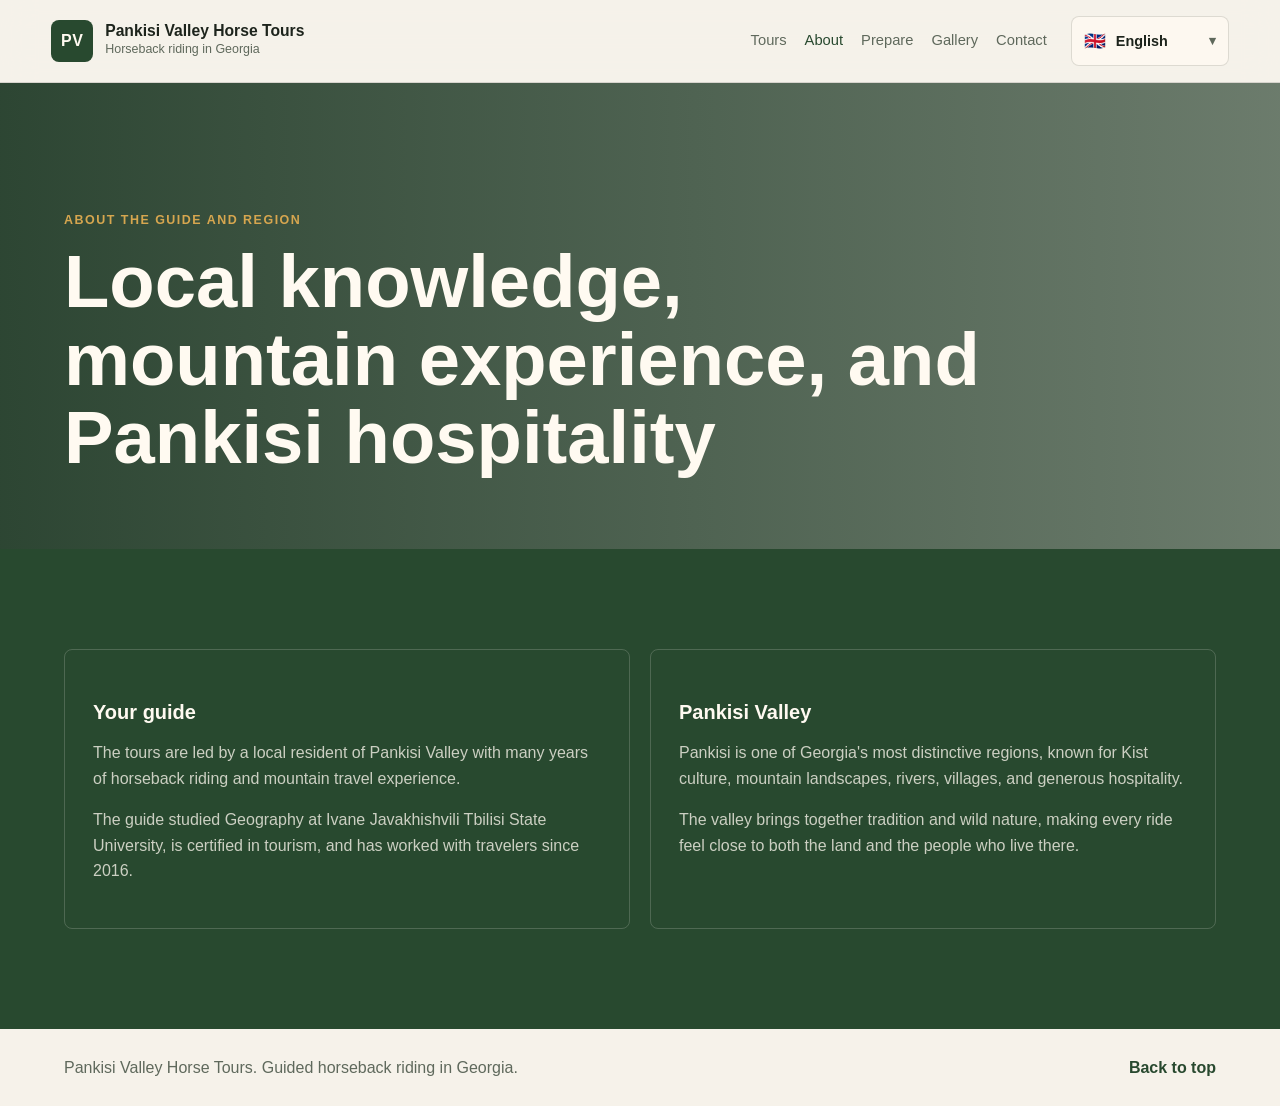
==== about.html @ 944cfe6f "Add language dropdown and separate pages" ====
<!doctype html>
<html lang="en">
  <head>
    <meta charset="utf-8" />
    <meta name="viewport" content="width=device-width, initial-scale=1" />
    <title>About - Pankisi Valley Horse Tours</title>
    <meta name="description" content="About the local guide and Pankisi Valley horse riding region." />
    <link rel="stylesheet" href="styles.css" />
  </head>
  <body>
    <header class="site-header">
      <a class="brand" href="index.html" aria-label="Pankisi Valley Horse Tours">
        <span class="brand-mark">PV</span>
        <span><strong data-i18n="brand">Pankisi Valley Horse Tours</strong><small data-i18n="brandSub">Horseback riding in Georgia</small></span>
      </a>
      <nav class="nav" aria-label="Main navigation">
        <a href="tours.html" data-i18n="navTours">Tours</a>
        <a class="is-current" href="about.html" data-i18n="navAbout">About</a>
        <a href="prepare.html" data-i18n="navPrepare">Prepare</a>
        <a href="gallery.html" data-i18n="navGallery">Gallery</a>
        <a href="contact.html" data-i18n="navContact">Contact</a>
      </nav>
      <div class="language-switcher" aria-label="Language selector">
        <button type="button" class="language-toggle" id="languageToggle" aria-expanded="false" aria-controls="languageMenu"><span class="language-current-flag" id="languageFlag">🇬🇧</span><span class="language-current-name" id="languageLabel">English</span><span class="language-chevron" aria-hidden="true">▾</span></button>
        <div class="language-menu" id="languageMenu" role="menu">
          <button type="button" class="lang-btn is-active" data-lang="en" role="menuitem"><span>🇬🇧</span><span>English</span></button>
          <button type="button" class="lang-btn" data-lang="de" role="menuitem"><span>🇩🇪</span><span>Deutsch</span></button>
          <button type="button" class="lang-btn" data-lang="ka" role="menuitem"><span>🇬🇪</span><span>ქართული</span></button>
          <button type="button" class="lang-btn" data-lang="ru" role="menuitem"><span>🇷🇺</span><span>Русский</span></button>
          <button type="button" class="lang-btn" data-lang="ar" role="menuitem"><span>🇸🇦</span><span>العربية</span></button>
        </div>
      </div>
    </header>

    <main id="top" class="page-main">
      <section class="page-hero">
        <p class="section-kicker" data-i18n="aboutKicker">About the Guide and Region</p>
        <h1 data-i18n="aboutTitle">Local knowledge, mountain experience, and Pankisi hospitality</h1>
      </section>
      <section class="section muted about-page">
        <div class="about-grid">
          <div>
            <h3 data-i18n="guideTitle">Your guide</h3>
            <p data-i18n="guideTextOne">The tours are led by a local resident of Pankisi Valley with many years of horseback riding and mountain travel experience.</p>
            <p data-i18n="guideTextTwo">The guide studied Geography at Ivane Javakhishvili Tbilisi State University, is certified in tourism, and has worked with travelers since 2016.</p>
          </div>
          <div>
            <h3 data-i18n="regionTitle">Pankisi Valley</h3>
            <p data-i18n="regionTextOne">Pankisi is one of Georgia's most distinctive regions, known for Kist culture, mountain landscapes, rivers, villages, and generous hospitality.</p>
            <p data-i18n="regionTextTwo">The valley brings together tradition and wild nature, making every ride feel close to both the land and the people who live there.</p>
          </div>
        </div>
      </section>
    </main>

    <footer class="site-footer">
      <p data-i18n="footerText">Pankisi Valley Horse Tours. Guided horseback riding in Georgia.</p>
      <a href="#top" data-i18n="backTop">Back to top</a>
    </footer>
    <script src="script.js"></script>
  </body>
</html>
---- styles.css ----
:root {
  --bg: #f6f2ea;
  --paper: #fffaf1;
  --ink: #1d241c;
  --muted: #5f695c;
  --line: rgba(29, 36, 28, 0.14);
  --forest: #28492f;
  --forest-2: #17331f;
  --moss: #72864a;
  --gold: #d6a64f;
  --shadow: 0 24px 60px rgba(23, 51, 31, 0.16);
}

* {
  box-sizing: border-box;
}

html {
  scroll-behavior: smooth;
}

body {
  margin: 0;
  background: var(--bg);
  color: var(--ink);
  font-family: Arial, Helvetica, sans-serif;
  line-height: 1.6;
}

body.is-rtl {
  direction: rtl;
}

a {
  color: inherit;
}

img {
  display: block;
  width: 100%;
}

.site-header {
  position: sticky;
  top: 0;
  z-index: 20;
  display: grid;
  grid-template-columns: minmax(220px, 1fr) auto auto;
  gap: 24px;
  align-items: center;
  padding: 16px clamp(18px, 4vw, 56px);
  background: rgba(246, 242, 234, 0.9);
  border-bottom: 1px solid var(--line);
  backdrop-filter: blur(16px);
}

.brand {
  display: inline-flex;
  align-items: center;
  gap: 12px;
  text-decoration: none;
}

.brand-mark {
  display: grid;
  width: 42px;
  height: 42px;
  place-items: center;
  border-radius: 8px;
  background: var(--forest);
  color: var(--paper);
  font-weight: 800;
  letter-spacing: 0.04em;
}

.brand strong,
.brand small {
  display: block;
}

.brand strong {
  font-size: 0.98rem;
  line-height: 1.2;
}

.brand small {
  color: var(--muted);
  font-size: 0.78rem;
}

.nav {
  display: flex;
  gap: 18px;
  align-items: center;
  font-size: 0.92rem;
}

.nav a {
  color: var(--muted);
  text-decoration: none;
}

.nav a:hover,
.nav a.is-current {
  color: var(--forest);
}

.language-switcher {
  position: relative;
  justify-self: end;
}

.language-toggle {
  display: inline-flex;
  min-width: 158px;
  align-items: center;
  justify-content: space-between;
  gap: 10px;
  border: 1px solid var(--line);
  border-radius: 8px;
  background: rgba(255, 250, 241, 0.76);
  color: var(--ink);
  cursor: pointer;
  font: inherit;
  font-size: 0.9rem;
  font-weight: 800;
  padding: 10px 12px;
}

.language-current-flag {
  font-size: 1.1rem;
}

.language-current-name {
  flex: 1;
  text-align: left;
}

body.is-rtl .language-current-name {
  text-align: right;
}

.language-chevron {
  color: var(--muted);
  font-size: 0.8rem;
}

.language-menu {
  position: absolute;
  top: calc(100% + 8px);
  right: 0;
  z-index: 30;
  display: none;
  min-width: 190px;
  padding: 6px;
  border: 1px solid var(--line);
  border-radius: 8px;
  background: var(--paper);
  box-shadow: var(--shadow);
}

body.is-rtl .language-menu {
  right: auto;
  left: 0;
}

.language-switcher.is-open .language-menu {
  display: grid;
  gap: 4px;
}

.lang-btn {
  display: flex;
  width: 100%;
  align-items: center;
  gap: 10px;
  border: 0;
  border-radius: 6px;
  background: transparent;
  color: var(--ink);
  cursor: pointer;
  font: inherit;
  font-size: 0.92rem;
  font-weight: 700;
  padding: 10px;
  text-align: left;
}

.lang-btn.is-active {
  background: rgba(114, 134, 74, 0.14);
  color: var(--forest);
}

body.is-rtl .lang-btn {
  text-align: right;
}

.hero {
  position: relative;
  min-height: 84vh;
  display: grid;
  align-items: end;
  padding: clamp(80px, 12vw, 160px) clamp(18px, 5vw, 72px) clamp(44px, 7vw, 88px);
  overflow: hidden;
  color: #fff;
}

.hero-media {
  position: absolute;
  inset: 0;
  background:
    linear-gradient(90deg, rgba(14, 29, 19, 0.82), rgba(14, 29, 19, 0.46) 46%, rgba(14, 29, 19, 0.2)),
    url("https://horseridingeogia.wordpress.com/wp-content/uploads/2026/03/48218fde-bb00-471d-b8f5-85f1b868894d-1.jpeg?w=1400&allow_lossy=1") center / cover;
  transform: scale(1.02);
}

.hero-content {
  position: relative;
  max-width: 760px;
}

.eyebrow,
.section-kicker {
  margin: 0 0 12px;
  color: var(--gold);
  font-size: 0.78rem;
  font-weight: 800;
  letter-spacing: 0.12em;
  text-transform: uppercase;
}

.hero h1,
.section h2,
.split-content h2,
.contact-section h2 {
  margin: 0;
  line-height: 1.05;
}

.hero h1 {
  max-width: 820px;
  font-size: clamp(2.6rem, 7vw, 5.8rem);
}

.hero p:not(.eyebrow) {
  max-width: 640px;
  margin: 24px 0 0;
  font-size: clamp(1.05rem, 2vw, 1.3rem);
  color: rgba(255, 255, 255, 0.88);
}

.hero-actions {
  display: flex;
  flex-wrap: wrap;
  gap: 12px;
  margin-top: 34px;
}

.btn {
  display: inline-flex;
  align-items: center;
  justify-content: center;
  min-height: 48px;
  padding: 12px 20px;
  border-radius: 8px;
  font-weight: 800;
  text-decoration: none;
}

.btn-primary {
  background: var(--gold);
  color: #1d170a;
}

.btn-secondary {
  border: 1px solid rgba(255, 255, 255, 0.58);
  color: #fff;
}

.section,
.feature-grid,
.split-section,
.contact-section,
.site-footer {
  padding-inline: clamp(18px, 5vw, 72px);
}

.page-main {
  min-height: 70vh;
}

.page-hero {
  padding: clamp(70px, 10vw, 130px) clamp(18px, 5vw, 72px) clamp(38px, 6vw, 72px);
  background:
    linear-gradient(90deg, rgba(23, 51, 31, 0.9), rgba(23, 51, 31, 0.62)),
    url("https://horseridingeogia.wordpress.com/wp-content/uploads/2026/03/48218fde-bb00-471d-b8f5-85f1b868894d-1.jpeg?w=1400&allow_lossy=1") center / cover;
  color: var(--paper);
}

.page-hero h1,
.contact-page h1 {
  max-width: 920px;
  margin: 0;
  font-size: clamp(2.4rem, 5.8vw, 5rem);
  line-height: 1.05;
}

.page-hero p:not(.section-kicker) {
  max-width: 680px;
  color: rgba(255, 250, 241, 0.8);
  font-size: 1.1rem;
}

.section {
  padding-top: clamp(58px, 8vw, 100px);
  padding-bottom: clamp(58px, 8vw, 100px);
}

.intro {
  display: grid;
  grid-template-columns: minmax(260px, 0.8fr) minmax(280px, 1fr);
  gap: clamp(28px, 6vw, 80px);
  align-items: end;
}

.section h2,
.split-content h2,
.contact-section h2 {
  max-width: 820px;
  font-size: clamp(2rem, 4.6vw, 4rem);
}

.contact-page {
  min-height: 68vh;
}

.section-heading {
  max-width: 860px;
  margin-bottom: 34px;
}

.section-heading p:not(.section-kicker),
.intro > p,
.split-content p,
.contact-section p {
  color: var(--muted);
  font-size: 1.05rem;
}

.feature-grid {
  display: grid;
  grid-template-columns: repeat(4, 1fr);
  gap: 1px;
  background: var(--line);
  border-block: 1px solid var(--line);
}

.feature-grid article {
  min-height: 260px;
  padding: 30px;
  background: var(--paper);
}

.feature-icon {
  display: inline-grid;
  width: 42px;
  height: 42px;
  place-items: center;
  border-radius: 8px;
  background: rgba(114, 134, 74, 0.14);
  color: var(--forest);
  font-weight: 900;
}

.feature-grid h3,
.tour-card h3,
.prepare-grid h3,
.about-grid h3 {
  margin: 22px 0 10px;
  line-height: 1.2;
  font-size: 1.25rem;
}

.feature-grid p,
.tour-card p,
.prepare-grid li,
.about-grid p {
  color: var(--muted);
}

.tour-grid {
  display: grid;
  grid-template-columns: repeat(5, minmax(170px, 1fr));
  gap: 16px;
}

.tour-card {
  display: flex;
  min-height: 290px;
  flex-direction: column;
  justify-content: space-between;
  padding: 24px;
  border: 1px solid var(--line);
  border-radius: 8px;
  background: var(--paper);
  box-shadow: 0 14px 38px rgba(23, 51, 31, 0.06);
}

.tour-price {
  margin-top: 24px;
  color: var(--forest);
  font-size: 1.7rem;
  font-weight: 900;
}

.split-section {
  display: grid;
  grid-template-columns: minmax(300px, 1fr) minmax(300px, 0.92fr);
  gap: clamp(24px, 5vw, 72px);
  align-items: stretch;
  padding-top: clamp(36px, 5vw, 80px);
  padding-bottom: clamp(36px, 5vw, 80px);
}

.split-section-reverse {
  grid-template-columns: minmax(300px, 0.92fr) minmax(300px, 1fr);
}

.split-section-reverse .split-media {
  order: 2;
}

.split-media {
  min-height: 540px;
  border-radius: 8px;
  background-position: center;
  background-size: cover;
  box-shadow: var(--shadow);
}

.split-media-one {
  background-image: url("https://horseridingeogia.wordpress.com/wp-content/uploads/2026/03/7b66a5d1-20ce-4251-831d-c4295f3d0de8.jpg?w=1100&allow_lossy=1");
}

.split-media-two {
  background-image: url("https://horseridingeogia.wordpress.com/wp-content/uploads/2026/03/c9096fb5-b727-4737-93f7-99a334e1d951.jpg?w=1100&allow_lossy=1");
}

.split-content {
  align-self: center;
  padding-block: 20px;
}

.clean-list,
.prepare-grid ul {
  margin: 24px 0 0;
  padding: 0;
  list-style: none;
}

.clean-list li,
.prepare-grid li {
  position: relative;
  padding: 12px 0 12px 26px;
  border-top: 1px solid var(--line);
}

body.is-rtl .clean-list li,
body.is-rtl .prepare-grid li {
  padding-right: 26px;
  padding-left: 0;
}

.clean-list li::before,
.prepare-grid li::before {
  position: absolute;
  left: 0;
  color: var(--moss);
  content: "•";
  font-weight: 900;
}

body.is-rtl .clean-list li::before,
body.is-rtl .prepare-grid li::before {
  right: 0;
  left: auto;
}

.muted {
  background: var(--forest);
  color: var(--paper);
}

.muted .section-kicker,
.contact-section .section-kicker {
  color: var(--gold);
}

.muted p,
.muted .about-grid p {
  color: rgba(255, 250, 241, 0.76);
}

.about-grid,
.prepare-grid {
  display: grid;
  grid-template-columns: repeat(2, minmax(280px, 1fr));
  gap: 20px;
}

.about-grid > div,
.prepare-grid article {
  padding: 28px;
  border: 1px solid var(--line);
  border-radius: 8px;
}

.muted .about-grid > div {
  border-color: rgba(255, 250, 241, 0.18);
}

.prepare-grid article {
  background: var(--paper);
}

.gallery-section {
  padding-top: 24px;
}

.gallery {
  display: grid;
  grid-template-columns: repeat(4, 1fr);
  grid-auto-rows: 220px;
  gap: 12px;
}

.gallery img {
  height: 100%;
  border-radius: 8px;
  object-fit: cover;
}

.gallery img:nth-child(1),
.gallery img:nth-child(6) {
  grid-column: span 2;
  grid-row: span 2;
}

.contact-section {
  display: grid;
  grid-template-columns: minmax(280px, 1fr) minmax(280px, 460px);
  gap: clamp(24px, 6vw, 80px);
  align-items: center;
  padding-top: clamp(64px, 9vw, 110px);
  padding-bottom: clamp(64px, 9vw, 110px);
  background: var(--forest-2);
  color: var(--paper);
}

.contact-section p {
  color: rgba(255, 250, 241, 0.78);
}

.contact-card {
  display: grid;
  gap: 12px;
  padding: 26px;
  border: 1px solid rgba(255, 250, 241, 0.18);
  border-radius: 8px;
  background: rgba(255, 250, 241, 0.08);
}

.contact-card a,
.contact-card p {
  margin: 0;
  padding: 14px 0;
  border-bottom: 1px solid rgba(255, 250, 241, 0.16);
  color: var(--paper);
  text-decoration: none;
}

.contact-card a:last-of-type,
.contact-card p:last-child {
  border-bottom: 0;
}

.contact-card span {
  display: block;
  color: rgba(255, 250, 241, 0.66);
  font-size: 0.88rem;
}

.site-footer {
  display: flex;
  justify-content: space-between;
  gap: 20px;
  padding-top: 26px;
  padding-bottom: 26px;
  color: var(--muted);
}

.site-footer p {
  margin: 0;
}

.site-footer a {
  color: var(--forest);
  font-weight: 800;
  text-decoration: none;
}

@media (max-width: 1120px) {
  .site-header {
    grid-template-columns: 1fr;
    gap: 14px;
  }

  .nav {
    overflow-x: auto;
    padding-bottom: 4px;
  }

  .tour-grid,
  .feature-grid {
    grid-template-columns: repeat(2, 1fr);
  }

  .gallery {
    grid-template-columns: repeat(2, 1fr);
  }
}

@media (max-width: 760px) {
  .hero {
    min-height: 760px;
  }

  .hero-media {
    background:
      linear-gradient(180deg, rgba(14, 29, 19, 0.36), rgba(14, 29, 19, 0.86)),
      url("https://horseridingeogia.wordpress.com/wp-content/uploads/2026/03/48218fde-bb00-471d-b8f5-85f1b868894d-1.jpeg?w=900&allow_lossy=1") center / cover;
  }

  .intro,
  .split-section,
  .split-section-reverse,
  .about-grid,
  .prepare-grid,
  .contact-section {
    grid-template-columns: 1fr;
  }

  .split-section-reverse .split-media {
    order: 0;
  }

  .split-media {
    min-height: 360px;
  }

  .feature-grid,
  .tour-grid {
    grid-template-columns: 1fr;
  }

  .feature-grid article,
  .tour-card {
    min-height: auto;
  }

  .gallery {
    grid-auto-rows: 180px;
  }

  .gallery img:nth-child(1),
  .gallery img:nth-child(6) {
    grid-column: span 1;
    grid-row: span 1;
  }

  .site-footer {
    flex-direction: column;
  }
}
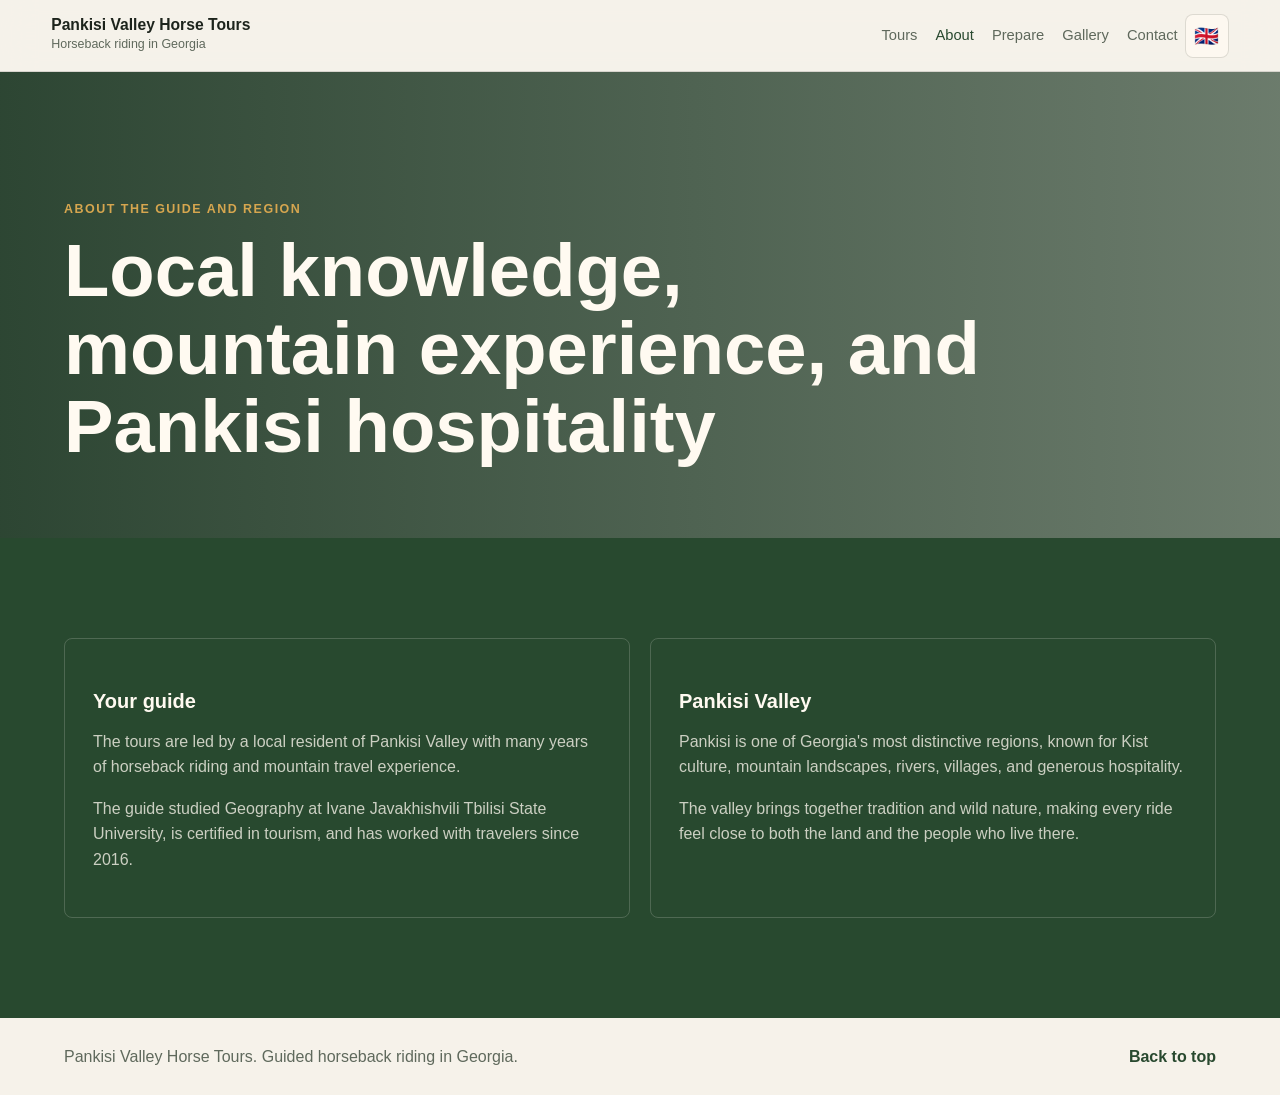
==== commit 1a6a5a80: "Refine responsive language selector" ====
--- a/about.html
+++ b/about.html
@@ -10,7 +10,6 @@
   <body>
     <header class="site-header">
       <a class="brand" href="index.html" aria-label="Pankisi Valley Horse Tours">
-        <span class="brand-mark">PV</span>
         <span><strong data-i18n="brand">Pankisi Valley Horse Tours</strong><small data-i18n="brandSub">Horseback riding in Georgia</small></span>
       </a>
       <nav class="nav" aria-label="Main navigation">
@@ -21,7 +20,7 @@
         <a href="contact.html" data-i18n="navContact">Contact</a>
       </nav>
       <div class="language-switcher" aria-label="Language selector">
-        <button type="button" class="language-toggle" id="languageToggle" aria-expanded="false" aria-controls="languageMenu"><span class="language-current-flag" id="languageFlag">🇬🇧</span><span class="language-current-name" id="languageLabel">English</span><span class="language-chevron" aria-hidden="true">▾</span></button>
+        <button type="button" class="language-toggle" id="languageToggle" aria-label="Choose language" aria-expanded="false" aria-controls="languageMenu"><span class="language-current-flag" id="languageFlag">🇬🇧</span></button>
         <div class="language-menu" id="languageMenu" role="menu">
           <button type="button" class="lang-btn is-active" data-lang="en" role="menuitem"><span>🇬🇧</span><span>English</span></button>
           <button type="button" class="lang-btn" data-lang="de" role="menuitem"><span>🇩🇪</span><span>Deutsch</span></button>
--- a/styles.css
+++ b/styles.css
@@ -45,10 +45,10 @@
   top: 0;
   z-index: 20;
   display: grid;
-  grid-template-columns: minmax(220px, 1fr) auto auto;
+  grid-template-columns: minmax(220px, 1fr) auto;
   gap: 24px;
   align-items: center;
-  padding: 16px clamp(18px, 4vw, 56px);
+  padding: 16px clamp(74px, 8vw, 112px) 16px clamp(18px, 4vw, 56px);
   background: rgba(246, 242, 234, 0.9);
   border-bottom: 1px solid var(--line);
   backdrop-filter: blur(16px);
@@ -57,20 +57,8 @@
 .brand {
   display: inline-flex;
   align-items: center;
-  gap: 12px;
+  min-width: 0;
   text-decoration: none;
-}
-
-.brand-mark {
-  display: grid;
-  width: 42px;
-  height: 42px;
-  place-items: center;
-  border-radius: 8px;
-  background: var(--forest);
-  color: var(--paper);
-  font-weight: 800;
-  letter-spacing: 0.04em;
 }
 
 .brand strong,
@@ -92,6 +80,7 @@
   display: flex;
   gap: 18px;
   align-items: center;
+  justify-self: end;
   font-size: 0.92rem;
 }
 
@@ -106,43 +95,30 @@
 }
 
 .language-switcher {
-  position: relative;
-  justify-self: end;
+  position: absolute;
+  top: 14px;
+  right: clamp(18px, 4vw, 56px);
+  direction: ltr;
 }
 
 .language-toggle {
   display: inline-flex;
-  min-width: 158px;
+  width: 44px;
+  height: 44px;
   align-items: center;
-  justify-content: space-between;
-  gap: 10px;
+  justify-content: center;
   border: 1px solid var(--line);
   border-radius: 8px;
   background: rgba(255, 250, 241, 0.76);
   color: var(--ink);
   cursor: pointer;
   font: inherit;
-  font-size: 0.9rem;
-  font-weight: 800;
-  padding: 10px 12px;
+  padding: 0;
 }
 
 .language-current-flag {
-  font-size: 1.1rem;
-}
-
-.language-current-name {
-  flex: 1;
-  text-align: left;
-}
-
-body.is-rtl .language-current-name {
-  text-align: right;
-}
-
-.language-chevron {
-  color: var(--muted);
-  font-size: 0.8rem;
+  font-size: 1.25rem;
+  line-height: 1;
 }
 
 .language-menu {
@@ -157,11 +133,6 @@
   border-radius: 8px;
   background: var(--paper);
   box-shadow: var(--shadow);
-}
-
-body.is-rtl .language-menu {
-  right: auto;
-  left: 0;
 }
 
 .language-switcher.is-open .language-menu {
@@ -612,10 +583,14 @@
 @media (max-width: 1120px) {
   .site-header {
     grid-template-columns: 1fr;
-    gap: 14px;
+    gap: 12px;
+    padding-top: 14px;
+    padding-right: 74px;
   }
 
   .nav {
+    justify-self: start;
+    width: 100%;
     overflow-x: auto;
     padding-bottom: 4px;
   }
@@ -631,6 +606,37 @@
 }
 
 @media (max-width: 760px) {
+  .site-header {
+    padding: 12px 66px 12px 18px;
+  }
+
+  .brand strong {
+    font-size: 0.92rem;
+  }
+
+  .brand small {
+    font-size: 0.74rem;
+  }
+
+  .language-switcher {
+    top: 12px;
+    right: 14px;
+  }
+
+  .language-toggle {
+    width: 42px;
+    height: 42px;
+  }
+
+  .language-menu {
+    min-width: 178px;
+  }
+
+  .nav {
+    gap: 14px;
+    font-size: 0.88rem;
+  }
+
   .hero {
     min-height: 760px;
   }
@@ -682,3 +688,29 @@
     flex-direction: column;
   }
 }
+
+@media (max-width: 420px) {
+  .site-header {
+    padding-left: 14px;
+    padding-right: 62px;
+  }
+
+  .brand strong {
+    font-size: 0.84rem;
+  }
+
+  .brand small {
+    font-size: 0.7rem;
+  }
+
+  .hero h1,
+  .page-hero h1,
+  .contact-page h1 {
+    font-size: clamp(2rem, 13vw, 3rem);
+  }
+
+  .hero-actions {
+    align-items: stretch;
+    flex-direction: column;
+  }
+}
